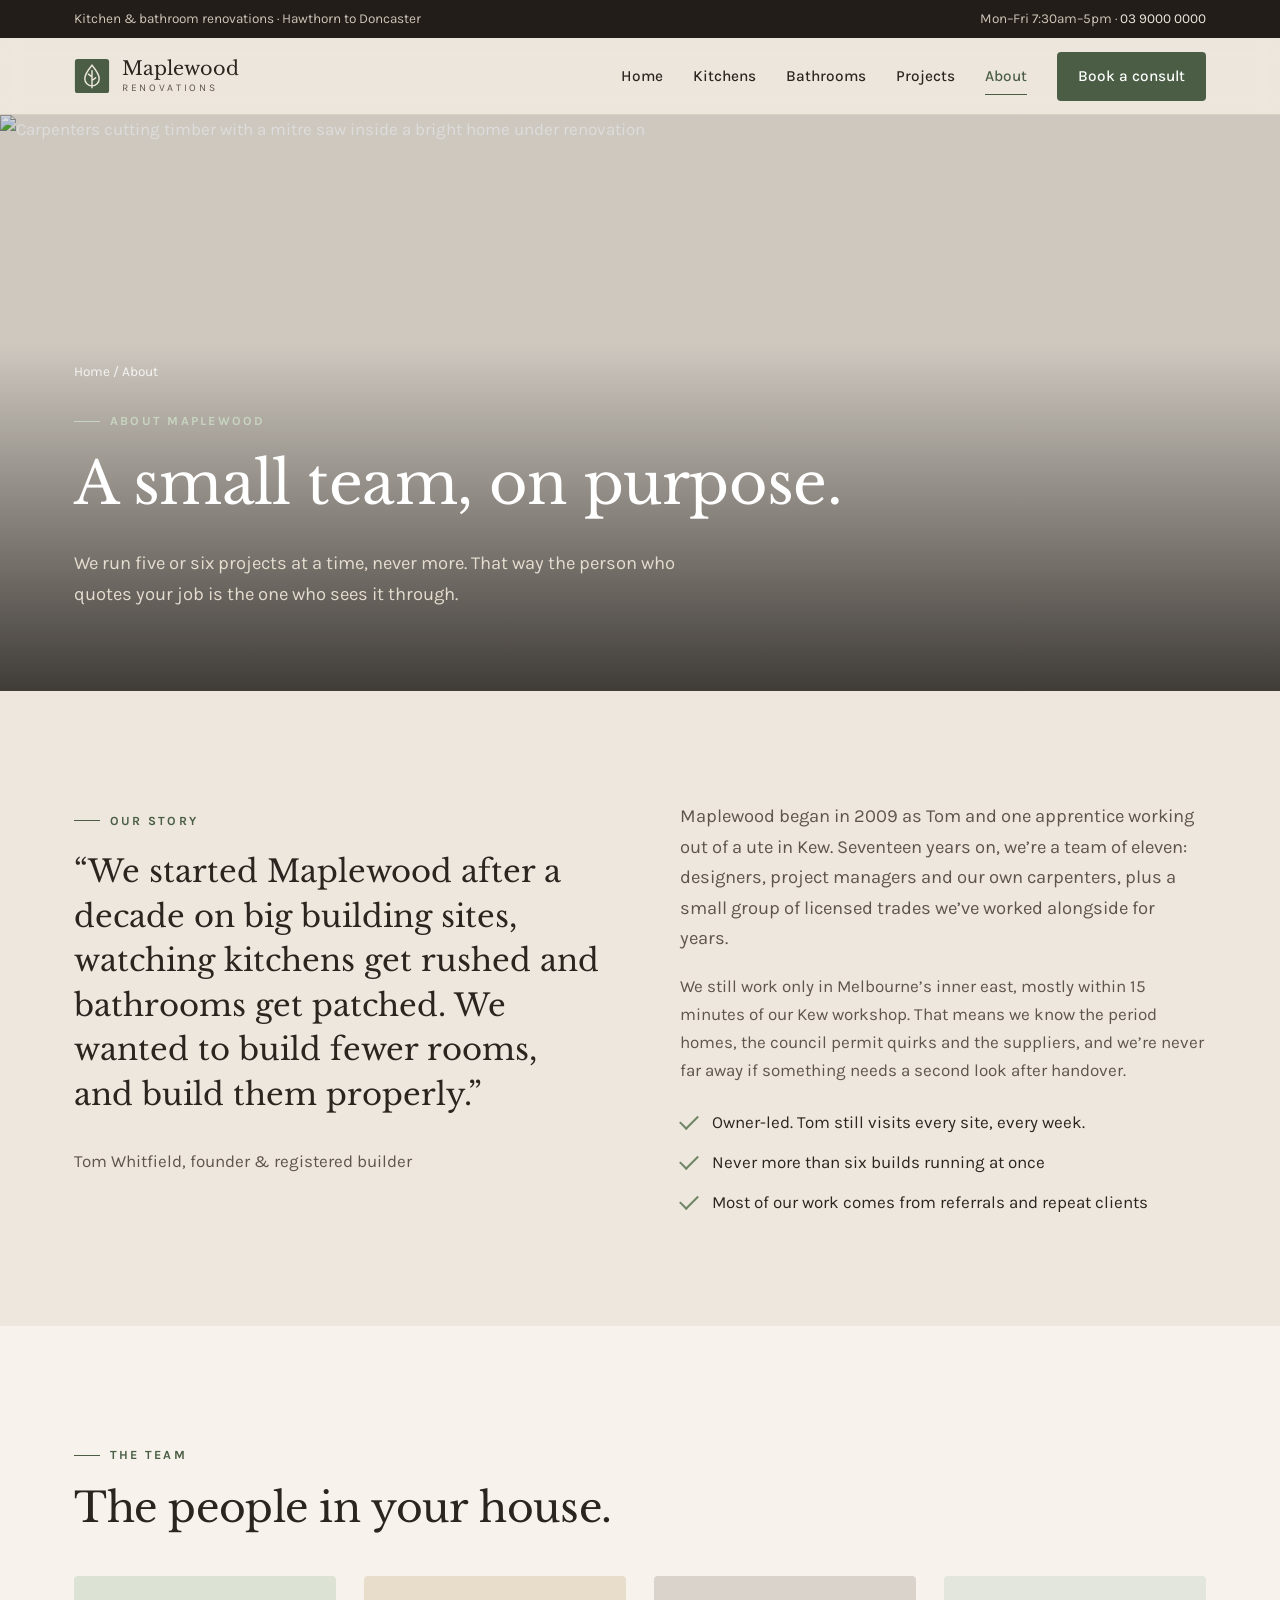
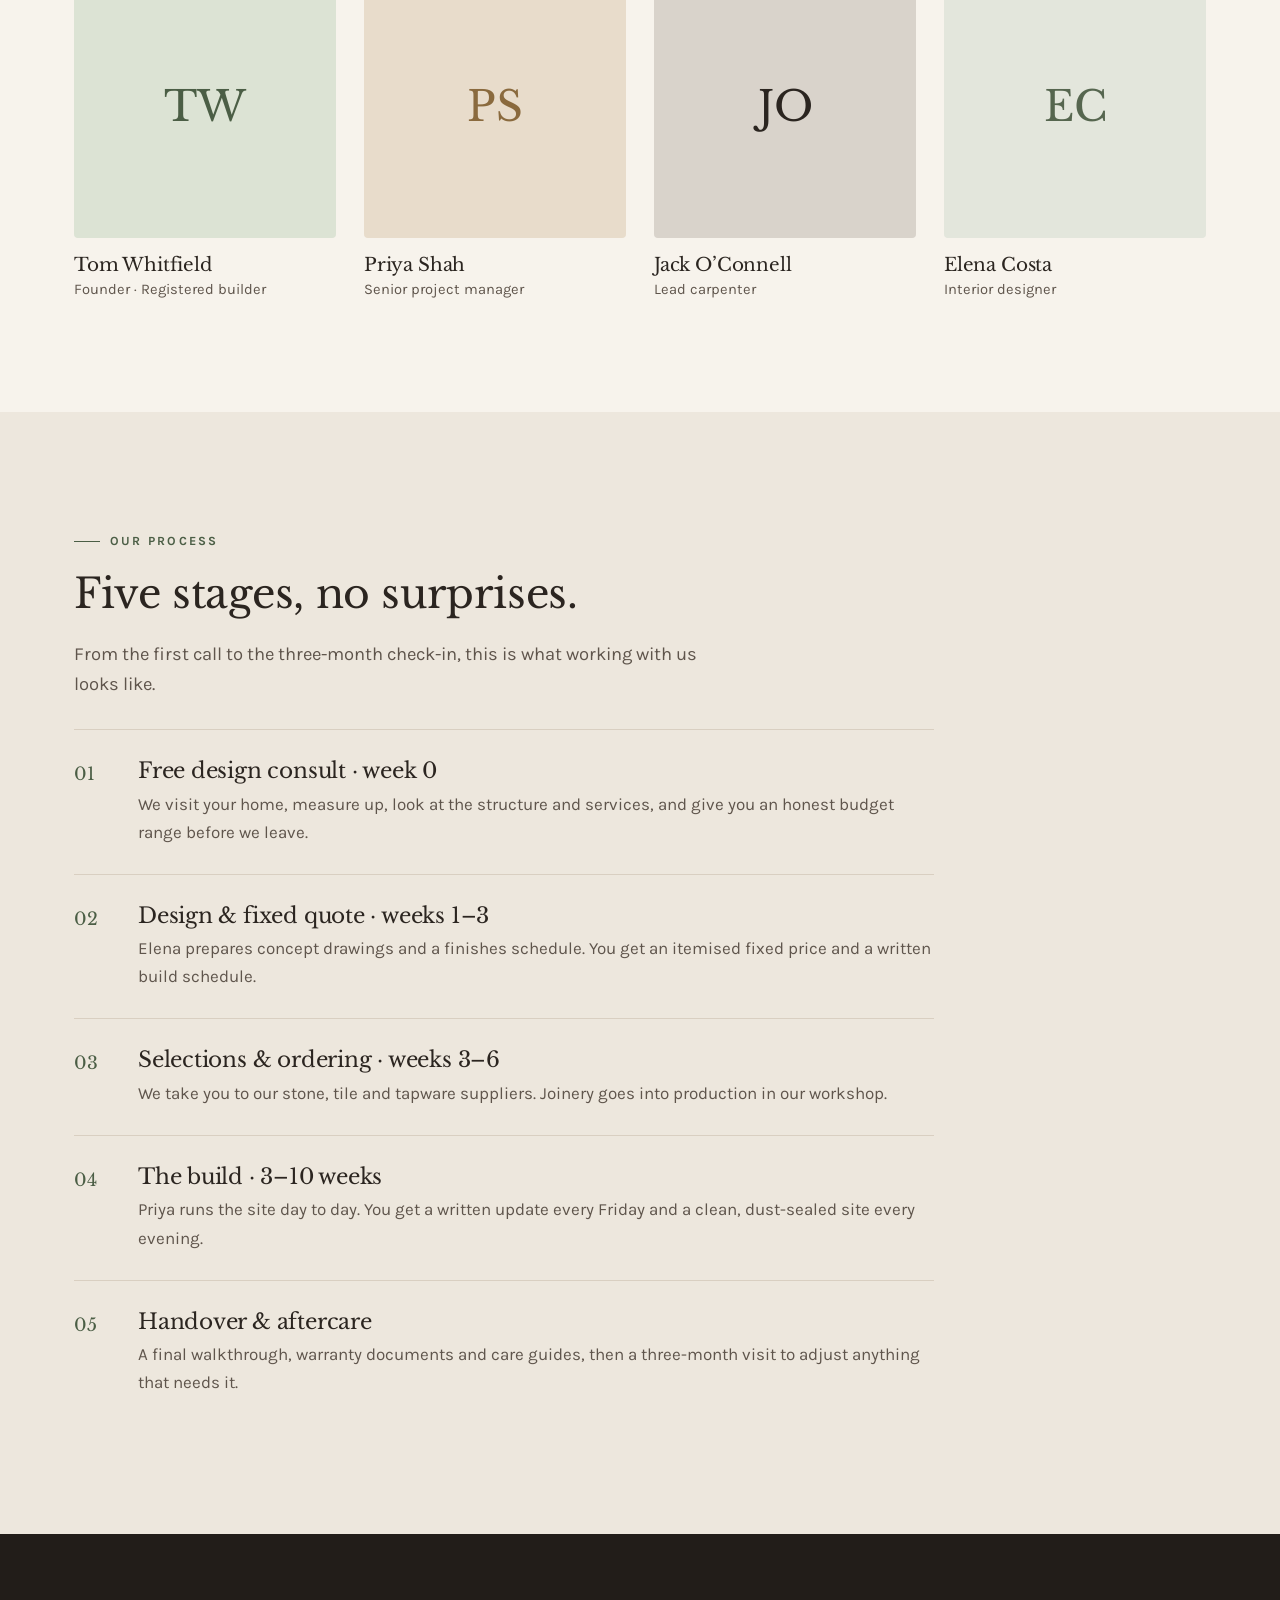
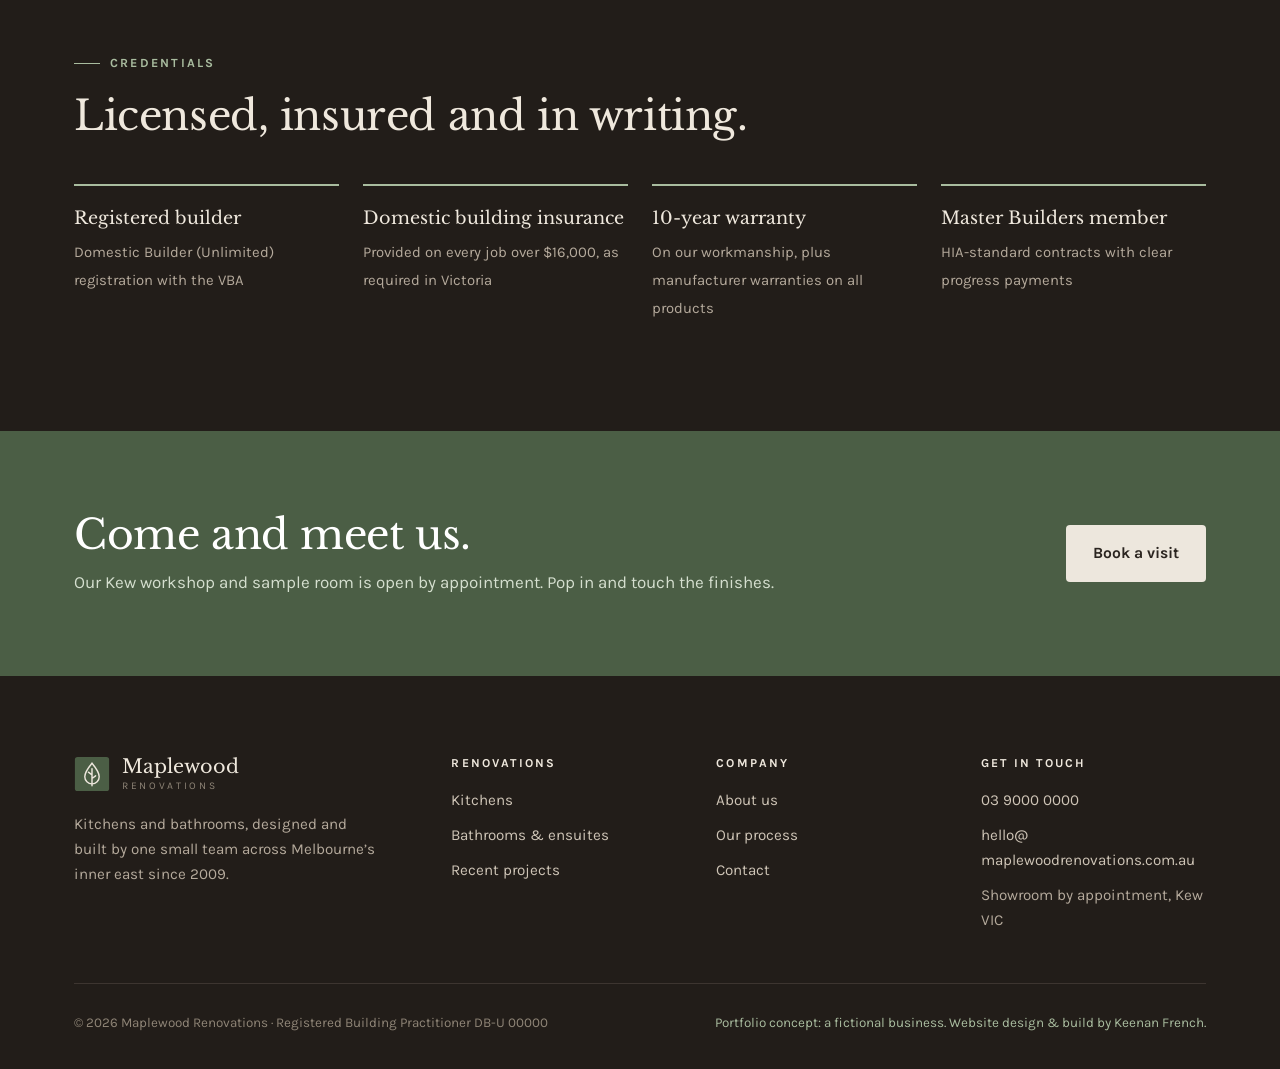
==== about.html @ 40623e30 "Maplewood Renovations portfolio site: 6 pages + Three.js material-board hero Co-Authored-By: Claude " ====
<!doctype html>
<html lang="en-AU">
<head>
<meta charset="utf-8">
<meta name="viewport" content="width=device-width, initial-scale=1">
<title>About Us | Maplewood Renovations</title>
<meta name="description" content="A small, owner-led renovation team in Melbourne’s inner east. Registered builders, in-house carpenters and one project manager from first visit to handover.">
<link rel="canonical" href="https://keenanfrench.github.io/maplewood-renovations-site/about.html">
<meta property="og:type" content="website">
<meta property="og:title" content="About Us | Maplewood Renovations">
<meta property="og:description" content="A small, owner-led renovation team in Melbourne’s inner east. Registered builders, in-house carpenters and one project manager from first visit to handover.">
<meta property="og:image" content="https://images.unsplash.com/photo-1682888818696-906287d759f5?auto=format&fit=crop&w=1200&h=630&q=75">
<meta name="theme-color" content="#4B5E45">
<link rel="icon" href="data:image/svg+xml,%3Csvg%20xmlns%3D%22http%3A%2F%2Fwww.w3.org%2F2000%2Fsvg%22%20viewBox%3D%220%200%2040%2040%22%20aria-hidden%3D%22true%22%3E%0A%20%20%3Crect%20x%3D%221%22%20y%3D%221%22%20width%3D%2238%22%20height%3D%2238%22%20rx%3D%223%22%20fill%3D%22%234B5E45%22%2F%3E%0A%20%20%3Cpath%20d%3D%22M20%208c-5%206-8%2010-8%2015a8%208%200%200%200%2016%200c0-5-3-9-8-15z%22%20fill%3D%22none%22%20stroke%3D%22%23EDE7DD%22%20stroke-width%3D%221.6%22%2F%3E%0A%20%20%3Cpath%20d%3D%22M20%2014v19M20%2021l-4-3M20%2025l4-3%22%20stroke%3D%22%23EDE7DD%22%20stroke-width%3D%221.6%22%20fill%3D%22none%22%20stroke-linecap%3D%22round%22%2F%3E%0A%3C%2Fsvg%3E">
<link rel="preconnect" href="https://fonts.googleapis.com">
<link rel="preconnect" href="https://fonts.gstatic.com" crossorigin>
<link rel="preconnect" href="https://images.unsplash.com">
<link href="https://fonts.googleapis.com/css2?family=Karla:wght@400;500;700&family=Libre+Baskerville:ital@0;1&display=swap" rel="stylesheet">
<link rel="stylesheet" href="assets/styles.css">
<script type="application/ld+json">{"@context":"https://schema.org","@type":"HomeAndConstructionBusiness","name":"Maplewood Renovations","url":"https://keenanfrench.github.io/maplewood-renovations-site/","telephone":"03 9000 0000","email":"hello@maplewoodrenovations.com.au","priceRange":"$$$","areaServed":["Hawthorn","Kew","Camberwell","Balwyn","Balwyn North","Box Hill","Doncaster","Templestowe","Surrey Hills","Canterbury","Mont Albert"],"address":{"@type":"PostalAddress","addressLocality":"Kew","addressRegion":"VIC","addressCountry":"AU"},"openingHours":"Mo-Fr 07:30-17:00","aggregateRating":{"@type":"AggregateRating","ratingValue":"4.9","reviewCount":"186"}}</script>
</head>
<body>
<div class="topbar">
  <div class="wrap">
    <span class="hide-xs">Kitchen &amp; bathroom renovations · Hawthorn to Doncaster</span>
    <span><span class="hide-sm">Mon–Fri 7:30am–5pm · </span><a href="tel:+61390000000">03 9000 0000</a></span>
  </div>
</div>
<header class="site-header">
  <div class="wrap">
    <a class="logo" href="index.html" aria-label="Maplewood Renovations home">
      <svg class="logo-mark" viewBox="0 0 40 40" aria-hidden="true">
  <rect x="1" y="1" width="38" height="38" rx="3" fill="#4B5E45"/>
  <path d="M20 8c-5 6-8 10-8 15a8 8 0 0 0 16 0c0-5-3-9-8-15z" fill="none" stroke="#EDE7DD" stroke-width="1.6"/>
  <path d="M20 14v19M20 21l-4-3M20 25l4-3" stroke="#EDE7DD" stroke-width="1.6" fill="none" stroke-linecap="round"/>
</svg>
      <span class="logo-text">Maplewood<small>Renovations</small></span>
    </a>
    <button class="menu-toggle" aria-label="Menu" aria-expanded="false" aria-controls="site-nav"><span></span><span></span><span></span></button>
    <nav class="nav" id="site-nav" aria-label="Main">
      <a href="index.html">Home</a>
      <a href="kitchens.html">Kitchens</a>
      <a href="bathrooms.html">Bathrooms</a>
      <a href="projects.html">Projects</a>
      <a href="about.html" aria-current="page">About</a>
      <a class="btn btn-primary" href="contact.html">Book a consult</a>
    </nav>
  </div>
</header>
<main>
<section class="page-hero">
  <img src="https://images.unsplash.com/photo-1505798577917-a65157d3320a?auto=format&fit=crop&w=2000&q=75" alt="Carpenters cutting timber with a mitre saw inside a bright home under renovation" width="2000" height="1300" fetchpriority="high">
  <div class="wrap">
    <div class="crumbs"><a href="index.html">Home</a> / About</div>
    <span class="eyebrow">About Maplewood</span>
    <h1>A small team, on purpose.</h1>
    <p>We run five or six projects at a time, never more. That way the person who quotes your job is the one who sees it through.</p>
  </div>
</section>

<section class="section">
  <div class="wrap two-col top">
    <div class="reveal">
      <span class="eyebrow">Our story</span>
      <p class="pull">“We started Maplewood after a decade on big building sites, watching kitchens get rushed and bathrooms get patched. We wanted to build fewer rooms, and build them properly.”</p>
      <p class="muted">Tom Whitfield, founder &amp; registered builder</p>
    </div>
    <div class="reveal">
      <p class="lede">Maplewood began in 2009 as Tom and one apprentice working out of a ute in Kew. Seventeen years on, we’re a team of eleven: designers, project managers and our own carpenters, plus a small group of licensed trades we’ve worked alongside for years.</p>
      <p class="muted">We still work only in Melbourne’s inner east, mostly within 15 minutes of our Kew workshop. That means we know the period homes, the council permit quirks and the suppliers, and we’re never far away if something needs a second look after handover.</p>
      <ul class="ticks">
        <li>Owner-led. Tom still visits every site, every week.</li>
        <li>Never more than six builds running at once</li>
        <li>Most of our work comes from referrals and repeat clients</li>
      </ul>
    </div>
  </div>
</section>

<section class="section paper">
  <div class="wrap">
    <span class="eyebrow">The team</span>
    <h2 class="reveal" style="margin-bottom:44px">The people in your house.</h2>
    <div class="team">
      <div class="member reveal"><div class="mono">TW</div><h3>Tom Whitfield</h3><p>Founder · Registered builder</p></div>
      <div class="member reveal"><div class="mono">PS</div><h3>Priya Shah</h3><p>Senior project manager</p></div>
      <div class="member reveal"><div class="mono">JO</div><h3>Jack O’Connell</h3><p>Lead carpenter</p></div>
      <div class="member reveal"><div class="mono">EC</div><h3>Elena Costa</h3><p>Interior designer</p></div>
    </div>
  </div>
</section>

<section class="section" id="process">
  <div class="wrap">
    <span class="eyebrow">Our process</span>
    <h2 class="reveal" style="max-width:24ch">Five stages, no surprises.</h2>
    <p class="lede reveal">From the first call to the three-month check-in, this is what working with us looks like.</p>
    <ol class="numbered" style="max-width:860px">
      <li class="reveal"><div><h3>Free design consult · week 0</h3><p>We visit your home, measure up, look at the structure and services, and give you an honest budget range before we leave.</p></div></li>
      <li class="reveal"><div><h3>Design &amp; fixed quote · weeks 1–3</h3><p>Elena prepares concept drawings and a finishes schedule. You get an itemised fixed price and a written build schedule.</p></div></li>
      <li class="reveal"><div><h3>Selections &amp; ordering · weeks 3–6</h3><p>We take you to our stone, tile and tapware suppliers. Joinery goes into production in our workshop.</p></div></li>
      <li class="reveal"><div><h3>The build · 3–10 weeks</h3><p>Priya runs the site day to day. You get a written update every Friday and a clean, dust-sealed site every evening.</p></div></li>
      <li class="reveal"><div><h3>Handover &amp; aftercare</h3><p>A final walkthrough, warranty documents and care guides, then a three-month visit to adjust anything that needs it.</p></div></li>
    </ol>
  </div>
</section>

<section class="section dark">
  <div class="wrap">
    <span class="eyebrow">Credentials</span>
    <h2 class="reveal" style="margin-bottom:44px">Licensed, insured and in writing.</h2>
    <div class="creds">
      <div class="cred reveal" style="border-color:#A9BC9F"><b style="color:#EFE8DD">Registered builder</b><span style="color:#B5AA9C">Domestic Builder (Unlimited) registration with the VBA</span></div>
      <div class="cred reveal" style="border-color:#A9BC9F"><b style="color:#EFE8DD">Domestic building insurance</b><span style="color:#B5AA9C">Provided on every job over $16,000, as required in Victoria</span></div>
      <div class="cred reveal" style="border-color:#A9BC9F"><b style="color:#EFE8DD">10-year warranty</b><span style="color:#B5AA9C">On our workmanship, plus manufacturer warranties on all products</span></div>
      <div class="cred reveal" style="border-color:#A9BC9F"><b style="color:#EFE8DD">Master Builders member</b><span style="color:#B5AA9C">HIA-standard contracts with clear progress payments</span></div>
    </div>
  </div>
</section>

<section class="cta-band">
  <div class="wrap">
    <div>
      <h2>Come and meet us.</h2>
      <p>Our Kew workshop and sample room is open by appointment. Pop in and touch the finishes.</p>
    </div>
    <div class="actions">
      <a class="btn btn-light" href="contact.html">Book a visit</a>
    </div>
  </div>
</section>

</main>
<footer class="site-footer">
  <div class="wrap">
    <div class="footer-grid">
      <div>
        <a class="logo" href="index.html"><svg class="logo-mark" viewBox="0 0 40 40" aria-hidden="true">
  <rect x="1" y="1" width="38" height="38" rx="3" fill="#4B5E45"/>
  <path d="M20 8c-5 6-8 10-8 15a8 8 0 0 0 16 0c0-5-3-9-8-15z" fill="none" stroke="#EDE7DD" stroke-width="1.6"/>
  <path d="M20 14v19M20 21l-4-3M20 25l4-3" stroke="#EDE7DD" stroke-width="1.6" fill="none" stroke-linecap="round"/>
</svg><span class="logo-text">Maplewood<small>Renovations</small></span></a>
        <p class="footer-blurb">Kitchens and bathrooms, designed and built by one small team across Melbourne’s inner east since 2009.</p>
      </div>
      <div>
        <h4>Renovations</h4>
        <ul>
          <li><a href="kitchens.html">Kitchens</a></li>
          <li><a href="bathrooms.html">Bathrooms &amp; ensuites</a></li>
          <li><a href="projects.html">Recent projects</a></li>
        </ul>
      </div>
      <div>
        <h4>Company</h4>
        <ul>
          <li><a href="about.html">About us</a></li>
          <li><a href="about.html#process">Our process</a></li>
          <li><a href="contact.html">Contact</a></li>
        </ul>
      </div>
      <div>
        <h4>Get in touch</h4>
        <ul>
          <li><a href="tel:+61390000000">03 9000 0000</a></li>
          <li><a href="mailto:hello@maplewoodrenovations.com.au">hello@<wbr>maplewoodrenovations.com.au</a></li>
          <li>Showroom by appointment, Kew VIC</li>
        </ul>
      </div>
    </div>
    <div class="footer-base">
      <span>© <span data-year>2026</span> Maplewood Renovations · Registered Building Practitioner DB-U 00000</span>
      <span class="concept-note">Portfolio concept: a fictional business. Website design &amp; build by Keenan French.</span>
    </div>
  </div>
</footer>
<script src="assets/main.js" defer></script>
</body>
</html>
---- assets/styles.css ----
/* Maplewood Renovations — shared styles */
:root {
  --stone: #EDE7DD;
  --paper: #F7F3EC;
  --line: #D9CFC1;
  --ink: #2B2520;
  --ink-soft: #5F554C;
  --dark: #221D19;
  --dark-2: #2E2723;
  --sage: #6E8465;
  --sage-deep: #4B5E45;
  --sage-pale: #DCE3D4;
  --brass: #B8955A;
  --serif: "Libre Baskerville", Georgia, serif;
  --sans: "Karla", system-ui, sans-serif;
  --wrap: 1180px;
  --radius: 4px;
}

*, *::before, *::after { box-sizing: border-box; }
html { scroll-behavior: smooth; -webkit-text-size-adjust: 100%; }
body {
  margin: 0;
  background: var(--stone);
  color: var(--ink);
  font-family: var(--sans);
  font-size: 17px;
  line-height: 1.65;
  -webkit-font-smoothing: antialiased;
}
img { max-width: 100%; display: block; height: auto; }
a { color: inherit; }
h1, h2, h3, h4 { font-family: var(--serif); font-weight: 400; line-height: 1.18; margin: 0 0 .5em; letter-spacing: -.01em; }
h1 { font-size: clamp(2.3rem, 4.6vw, 3.9rem); }
h2 { font-size: clamp(1.8rem, 3.2vw, 2.7rem); }
h3 { font-size: 1.35rem; }
p { margin: 0 0 1em; }
em.acc { font-style: italic; color: var(--sage-deep); }
.dark em.acc { color: #A9BC9F; }

.wrap { max-width: var(--wrap); margin: 0 auto; padding: 0 24px; }
.section { padding: 110px 0; }
.section.tight { padding: 80px 0; }
.paper { background: var(--paper); }
.dark { background: var(--dark); color: #EFE8DD; }
.dark .muted { color: #B5AA9C; }
.muted { color: var(--ink-soft); }
.eyebrow {
  display: inline-flex; align-items: center; gap: 10px;
  font-size: .78rem; letter-spacing: .18em; text-transform: uppercase; font-weight: 700;
  color: var(--sage-deep); margin-bottom: 18px;
}
.eyebrow::before { content: ""; width: 26px; height: 1px; background: currentColor; }
.dark .eyebrow { color: #A9BC9F; }
.lede { font-size: 1.15rem; color: var(--ink-soft); max-width: 58ch; }
.dark .lede { color: #C9BFB1; }

/* Buttons */
.btn {
  display: inline-flex; align-items: center; gap: 10px;
  padding: 15px 26px; border-radius: var(--radius);
  font-family: var(--sans); font-weight: 700; font-size: .98rem; text-decoration: none;
  border: 1px solid transparent; cursor: pointer; transition: background .2s, color .2s, border-color .2s, transform .2s;
}
.btn:hover { transform: translateY(-1px); }
.btn-primary { background: var(--sage-deep); color: #fff; }
.btn-primary:hover { background: #3E4F39; }
.btn-ghost { border-color: var(--ink); color: var(--ink); background: transparent; }
.btn-ghost:hover { background: var(--ink); color: var(--stone); }
.dark .btn-ghost { border-color: #EFE8DD; color: #EFE8DD; }
.dark .btn-ghost:hover { background: #EFE8DD; color: var(--dark); }
.btn-light { background: var(--stone); color: var(--ink); }
.btn-light:hover { background: #fff; }
.link-arrow { font-weight: 700; text-decoration: none; color: var(--sage-deep); border-bottom: 1px solid currentColor; padding-bottom: 2px; }
.dark .link-arrow { color: #A9BC9F; }

/* Header */
.topbar { background: var(--dark); color: #CFC5B7; font-size: .85rem; }
.topbar .wrap { display: flex; justify-content: space-between; gap: 16px; padding-top: 8px; padding-bottom: 8px; }
.topbar a { text-decoration: none; color: #EFE8DD; }
.site-header { position: sticky; top: 0; z-index: 50; background: rgba(237, 231, 221, .92); backdrop-filter: blur(10px); -webkit-backdrop-filter: blur(10px); border-bottom: 1px solid var(--line); }
.site-header .wrap { display: flex; align-items: center; justify-content: space-between; height: 76px; }
.logo { display: flex; align-items: center; gap: 12px; text-decoration: none; }
.logo-mark { width: 36px; height: 36px; }
.logo-text { font-family: var(--serif); font-size: 1.2rem; line-height: 1; }
.logo-text small { display: block; font-family: var(--sans); font-size: .64rem; letter-spacing: .26em; text-transform: uppercase; color: var(--ink-soft); margin-top: 5px; }
.nav { display: flex; align-items: center; gap: 30px; }
.nav a { text-decoration: none; font-weight: 500; font-size: .96rem; position: relative; padding: 4px 0; }
.nav a:not(.btn)::after { content: ""; position: absolute; left: 0; right: 100%; bottom: -2px; height: 1px; background: var(--sage-deep); transition: right .25s; }
.nav a:not(.btn):hover::after, .nav a[aria-current="page"]::after { right: 0; }
.nav a[aria-current="page"] { color: var(--sage-deep); }
.nav .btn { padding: 11px 20px; }
.menu-toggle { display: none; background: none; border: 0; padding: 8px; cursor: pointer; }
.menu-toggle span { display: block; width: 24px; height: 2px; background: var(--ink); margin: 5px 0; transition: transform .25s, opacity .25s; }

/* Home hero */
.hero-home { position: relative; overflow: hidden; padding: 70px 0 40px; }
.hero-home .wrap { display: grid; grid-template-columns: 1.02fr 1fr; gap: 40px; align-items: center; }
.hero-home h1 { margin-bottom: 22px; }
.hero-actions { display: flex; flex-wrap: wrap; gap: 14px; margin: 30px 0 34px; }
.hero-proof { display: flex; flex-wrap: wrap; gap: 26px; font-size: .92rem; color: var(--ink-soft); }
.hero-proof strong { color: var(--ink); font-family: var(--serif); font-size: 1.25rem; font-weight: 400; display: block; }
.board { position: relative; aspect-ratio: 1 / 1; max-height: 620px; width: 100%; }
.board canvas { position: absolute; inset: 0; width: 100% !important; height: 100% !important; display: block; touch-action: pan-y; }
.board-bg { position: absolute; inset: 6% 4% 10%; border-radius: 50%; background: radial-gradient(closest-side, rgba(247,243,236,.75) 0%, rgba(247,243,236,0) 100%); }
.board-fallback { position: absolute; inset: 8%; object-fit: cover; width: 84%; height: 84%; border-radius: var(--radius); display: none; }
.board.no-webgl .board-fallback { display: block; }
.board-caption { position: absolute; left: 0; right: 0; bottom: 0; text-align: center; font-size: .9rem; color: var(--ink-soft); min-height: 1.6em; }
.board-caption b { font-family: var(--serif); font-weight: 400; color: var(--ink); }
.swatches { display: flex; flex-wrap: wrap; justify-content: center; gap: 8px; margin-top: 12px; }
.swatch { display: inline-flex; align-items: center; gap: 8px; padding: 8px 14px 8px 8px; border: 1px solid var(--line); border-radius: 40px; background: var(--paper); font: 500 .86rem var(--sans); color: var(--ink); cursor: pointer; transition: border-color .2s, background .2s; }
.swatch i { width: 18px; height: 18px; border-radius: 50%; display: block; box-shadow: inset 0 0 0 1px rgba(0,0,0,.08); }
.swatch:hover, .swatch[aria-pressed="true"] { border-color: var(--sage-deep); background: #fff; }
.swatch:focus-visible, .btn:focus-visible, .nav a:focus-visible { outline: 2px solid var(--sage-deep); outline-offset: 3px; }

/* Stats strip */
.stats { border-top: 1px solid var(--line); border-bottom: 1px solid var(--line); }
.stats .wrap { display: grid; grid-template-columns: repeat(4, 1fr); }
.stat { padding: 34px 24px; border-left: 1px solid var(--line); }
.stat:first-child { border-left: 0; padding-left: 0; }
.stat b { display: block; font-family: var(--serif); font-weight: 400; font-size: 2.2rem; line-height: 1.1; }
.stat span { font-size: .9rem; color: var(--ink-soft); }

/* Service split cards */
.split-head { display: flex; justify-content: space-between; align-items: end; gap: 40px; margin-bottom: 54px; }
.split-head .lede { margin: 0; }
.svc-pair { display: grid; grid-template-columns: 1fr 1fr; gap: 28px; }
.svc-card { position: relative; display: block; text-decoration: none; color: #fff; border-radius: var(--radius); overflow: hidden; aspect-ratio: 4 / 5; }
.svc-card img { position: absolute; inset: 0; width: 100%; height: 100%; object-fit: cover; transition: transform .8s cubic-bezier(.2,.7,.2,1); }
.svc-card:hover img { transform: scale(1.04); }
.svc-card::after { content: ""; position: absolute; inset: 0; background: linear-gradient(to top, rgba(26, 22, 19, .86) 0%, rgba(26, 22, 19, .1) 55%); }
.svc-card .svc-body { position: absolute; left: 0; right: 0; bottom: 0; padding: 34px; z-index: 1; }
.svc-card h3 { font-size: 2rem; margin-bottom: 8px; }
.svc-card p { color: #E4DCCF; max-width: 40ch; margin-bottom: 16px; }
.svc-card .from { font-size: .85rem; letter-spacing: .14em; text-transform: uppercase; color: #C7D4BF; }

/* Why / numbered list */
.why { display: grid; grid-template-columns: .9fr 1.1fr; gap: 80px; align-items: start; }
.why-img { position: sticky; top: 110px; }
.why-img img { border-radius: var(--radius); aspect-ratio: 4 / 5; object-fit: cover; width: 100%; }
.numbered { list-style: none; margin: 30px 0 0; padding: 0; counter-reset: n; }
.numbered li { counter-increment: n; display: grid; grid-template-columns: 64px 1fr; padding: 28px 0; border-top: 1px solid var(--line); }
.numbered li::before { content: counter(n, decimal-leading-zero); font-family: var(--serif); font-size: 1.1rem; color: var(--sage-deep); padding-top: 2px; }
.numbered h3 { margin-bottom: 6px; }
.numbered p { margin: 0; color: var(--ink-soft); }
.dark .numbered li { border-color: #3D3530; }
.dark .numbered p { color: #B5AA9C; }
.dark .numbered li::before { color: #A9BC9F; }

/* Project cards */
.proj-grid { display: grid; grid-template-columns: repeat(3, 1fr); gap: 28px; }
.proj { text-decoration: none; display: block; }
.proj figure { margin: 0 0 16px; overflow: hidden; border-radius: var(--radius); aspect-ratio: 4 / 3; background: var(--line); }
.proj img { width: 100%; height: 100%; object-fit: cover; transition: transform .8s cubic-bezier(.2,.7,.2,1); }
.proj:hover img { transform: scale(1.04); }
.proj .meta { font-size: .78rem; letter-spacing: .14em; text-transform: uppercase; color: var(--sage-deep); font-weight: 700; }
.proj h3 { margin: 6px 0 4px; font-size: 1.25rem; }
.proj p { color: var(--ink-soft); font-size: .95rem; margin: 0; }
.proj.wide { grid-column: span 2; }
.proj.wide figure { aspect-ratio: 16 / 9.2; }
.proj.hidden { display: none; }
.filters { display: flex; gap: 10px; flex-wrap: wrap; margin-bottom: 40px; }
.filter { padding: 10px 18px; border: 1px solid var(--line); border-radius: 40px; background: transparent; font: 500 .92rem var(--sans); color: var(--ink); cursor: pointer; }
.filter[aria-pressed="true"] { background: var(--ink); color: var(--stone); border-color: var(--ink); }

/* Process steps (horizontal) */
.steps { display: grid; grid-template-columns: repeat(4, 1fr); gap: 0; margin-top: 50px; counter-reset: s; }
.step { padding: 0 28px 0 0; position: relative; counter-increment: s; }
.step::before { content: "Step " counter(s); display: block; font-size: .76rem; letter-spacing: .16em; text-transform: uppercase; font-weight: 700; color: #A9BC9F; margin-bottom: 18px; padding-bottom: 18px; border-bottom: 1px solid #3D3530; }
.step h3 { font-size: 1.25rem; }
.step p { color: #B5AA9C; font-size: .96rem; margin: 0; }
.steps.light .step::before { color: var(--sage-deep); border-color: var(--line); }
.steps.light .step p { color: var(--ink-soft); }

/* Testimonials */
.quotes { display: grid; grid-template-columns: 1.3fr 1fr 1fr; gap: 28px; }
.quote { margin: 0; background: var(--paper); border: 1px solid var(--line); padding: 34px; border-radius: var(--radius); display: flex; flex-direction: column; }
.quote blockquote { margin: 0 0 24px; font-family: var(--serif); font-size: 1.05rem; line-height: 1.6; flex: 1; }
.quote:first-child { background: var(--sage-deep); color: #fff; border-color: var(--sage-deep); }
.quote:first-child blockquote { font-size: 1.35rem; }
.quote cite { font-style: normal; font-weight: 700; font-size: .95rem; }
.quote cite span { display: block; font-weight: 400; color: var(--ink-soft); font-size: .88rem; }
.quote:first-child cite span { color: #D5DFCF; }
.stars { color: var(--brass); letter-spacing: 3px; margin-bottom: 16px; font-size: .9rem; }
.quote:first-child .stars { color: #E8D3A6; }

/* CTA band */
.cta-band { background: var(--sage-deep); color: #fff; }
.cta-band .wrap { display: flex; align-items: center; justify-content: space-between; gap: 40px; padding-top: 80px; padding-bottom: 80px; }
.cta-band h2 { margin: 0 0 8px; max-width: 20ch; }
.cta-band p { margin: 0; color: #D5DFCF; }
.cta-band .actions { display: flex; flex-wrap: wrap; gap: 14px; flex-shrink: 0; }
.cta-band .btn-ghost { border-color: #fff; color: #fff; }
.cta-band .btn-ghost:hover { background: #fff; color: var(--sage-deep); }

/* Page hero (inner pages) */
.page-hero { position: relative; min-height: 64vh; display: flex; align-items: flex-end; color: #fff; overflow: hidden; }
.page-hero img { position: absolute; inset: 0; width: 100%; height: 100%; object-fit: cover; }
.page-hero::after { content: ""; position: absolute; inset: 0; background: linear-gradient(to top, rgba(26, 22, 19, .82) 0%, rgba(26, 22, 19, .15) 60%); }
.page-hero .wrap { position: relative; z-index: 1; padding-bottom: 64px; width: 100%; }
.page-hero .eyebrow { color: #C7D4BF; }
.page-hero p { color: #E4DCCF; font-size: 1.15rem; max-width: 56ch; }
.page-hero.plain { min-height: 0; color: var(--ink); padding: 90px 0 30px; }
.page-hero.plain::after { display: none; }
.page-hero.plain .eyebrow { color: var(--sage-deep); }
.page-hero.plain p { color: var(--ink-soft); }
.crumbs { font-size: .85rem; margin-bottom: 18px; opacity: .85; }
.crumbs a { text-decoration: none; }

/* Two column content */
.two-col { display: grid; grid-template-columns: 1fr 1fr; gap: 80px; align-items: center; }
.two-col.top { align-items: start; }
.two-col img { border-radius: var(--radius); width: 100%; aspect-ratio: 5 / 4; object-fit: cover; }
.ticks { list-style: none; padding: 0; margin: 24px 0 0; display: grid; gap: 12px; }
.ticks li { padding-left: 32px; position: relative; }
.ticks li::before { content: ""; position: absolute; left: 0; top: 7px; width: 18px; height: 10px; border-left: 2px solid var(--sage); border-bottom: 2px solid var(--sage); transform: rotate(-45deg); }

/* Style tiles */
.styles-grid { display: grid; grid-template-columns: repeat(4, 1fr); gap: 1px; background: var(--line); border: 1px solid var(--line); }
.style-tile { background: var(--paper); padding: 34px 28px; }
.style-tile .chip { display: flex; gap: 6px; margin-bottom: 22px; }
.style-tile .chip i { width: 26px; height: 26px; border-radius: 50%; box-shadow: inset 0 0 0 1px rgba(0,0,0,.08); }
.style-tile p { color: var(--ink-soft); font-size: .95rem; margin: 0; }

/* Gallery mosaic */
.mosaic { display: grid; grid-template-columns: repeat(6, 1fr); grid-auto-rows: 200px; gap: 14px; }
.mosaic figure { margin: 0; overflow: hidden; border-radius: var(--radius); }
.mosaic img { width: 100%; height: 100%; object-fit: cover; }
.mosaic .a { grid-column: span 4; grid-row: span 2; }
.mosaic .b { grid-column: span 2; grid-row: span 2; }
.mosaic .c { grid-column: span 2; grid-row: span 2; }
.mosaic .d { grid-column: span 2; grid-row: span 2; }
.mosaic .e { grid-column: span 2; grid-row: span 2; }

/* Pricing guide */
.price-table { width: 100%; border-collapse: collapse; margin-top: 30px; }
.price-table th, .price-table td { text-align: left; padding: 22px 16px 22px 0; border-top: 1px solid var(--line); vertical-align: top; }
.price-table th { font-family: var(--serif); font-weight: 400; font-size: 1.2rem; width: 30%; }
.price-table td.amt { font-family: var(--serif); font-size: 1.2rem; white-space: nowrap; color: var(--sage-deep); }
.price-table td { color: var(--ink-soft); }
.fine { font-size: .86rem; color: var(--ink-soft); margin-top: 18px; }

/* FAQ */
.faq { max-width: 820px; }
.faq details { border-top: 1px solid var(--line); }
.faq details:last-child { border-bottom: 1px solid var(--line); }
.faq summary { list-style: none; cursor: pointer; padding: 24px 40px 24px 0; font-family: var(--serif); font-size: 1.15rem; position: relative; }
.faq summary::-webkit-details-marker { display: none; }
.faq summary::after { content: "+"; position: absolute; right: 4px; top: 18px; font-family: var(--sans); font-size: 1.6rem; color: var(--sage-deep); transition: transform .25s; }
.faq details[open] summary::after { transform: rotate(45deg); }
.faq details p { color: var(--ink-soft); padding-bottom: 20px; margin: 0; max-width: 68ch; }

/* About: team + credentials */
.team { display: grid; grid-template-columns: repeat(4, 1fr); gap: 28px; }
.member .mono { aspect-ratio: 1; border-radius: var(--radius); background: var(--sage-pale); display: grid; place-items: center; font-family: var(--serif); font-size: 2.6rem; color: var(--sage-deep); margin-bottom: 16px; }
.member:nth-child(2) .mono { background: #E8DCCB; color: #8A6A3E; }
.member:nth-child(3) .mono { background: #D9D3CB; color: var(--ink); }
.member:nth-child(4) .mono { background: #E3E6DC; color: #56664F; }
.member h3 { font-size: 1.15rem; margin-bottom: 2px; }
.member p { font-size: .92rem; color: var(--ink-soft); margin: 0; }
.creds { display: grid; grid-template-columns: repeat(4, 1fr); gap: 24px; }
.cred { border-top: 2px solid var(--sage); padding-top: 18px; }
.cred b { display: block; font-family: var(--serif); font-weight: 400; font-size: 1.1rem; margin-bottom: 4px; }
.cred span { color: var(--ink-soft); font-size: .93rem; }
.pull { font-family: var(--serif); font-size: clamp(1.4rem, 2.4vw, 2rem); line-height: 1.45; max-width: 30ch; }

/* Contact */
.contact-grid { display: grid; grid-template-columns: 1.25fr .75fr; gap: 70px; align-items: start; }
.form { display: grid; grid-template-columns: 1fr 1fr; gap: 18px; background: var(--paper); border: 1px solid var(--line); padding: 40px; border-radius: var(--radius); }
.form .full { grid-column: 1 / -1; }
.form label { display: block; font-size: .85rem; font-weight: 700; margin-bottom: 7px; }
.form input, .form select, .form textarea { width: 100%; font: 400 1rem var(--sans); color: var(--ink); background: #fff; border: 1px solid var(--line); border-radius: var(--radius); padding: 13px 14px; }
.form input:focus, .form select:focus, .form textarea:focus { outline: 2px solid var(--sage); outline-offset: 0; border-color: var(--sage); }
.form textarea { min-height: 140px; resize: vertical; }
.radio-row { display: flex; flex-wrap: wrap; gap: 10px; }
.radio-row label { display: inline-flex; align-items: center; gap: 8px; border: 1px solid var(--line); background: #fff; border-radius: 40px; padding: 9px 16px; font-weight: 500; margin: 0; cursor: pointer; }
.radio-row input { width: auto; accent-color: var(--sage-deep); }
.form-note { grid-column: 1 / -1; font-size: .85rem; color: var(--ink-soft); margin: 0; }
.form-status { grid-column: 1 / -1; display: none; background: var(--sage-pale); border-left: 3px solid var(--sage-deep); padding: 14px 16px; margin: 0; }
.form-status.show { display: block; }
.info-block { padding: 26px 0; border-top: 1px solid var(--line); }
.info-block:first-child { border-top: 0; padding-top: 0; }
.info-block h3 { font-size: 1.1rem; margin-bottom: 8px; }
.info-block p, .info-block li { color: var(--ink-soft); margin: 0; }
.info-block a { font-weight: 700; color: var(--ink); text-decoration: none; }
.suburbs { list-style: none; padding: 0; margin: 0; display: flex; flex-wrap: wrap; gap: 8px; }
.suburbs li { font-size: .88rem; border: 1px solid var(--line); border-radius: 40px; padding: 5px 12px; }
.dark .suburbs li { border-color: #3D3530; color: #CFC5B7; }

/* Footer */
.site-footer { background: var(--dark); color: #B5AA9C; padding: 80px 0 34px; font-size: .95rem; }
.footer-grid { display: grid; grid-template-columns: 1.5fr 1fr 1fr 1fr; gap: 40px; padding-bottom: 50px; border-bottom: 1px solid #3D3530; }
.site-footer h4 { font-family: var(--sans); font-size: .76rem; letter-spacing: .18em; text-transform: uppercase; color: #EFE8DD; font-weight: 700; margin-bottom: 18px; }
.site-footer ul { list-style: none; padding: 0; margin: 0; display: grid; gap: 10px; }
.site-footer a { text-decoration: none; color: #CFC5B7; }
.site-footer a:hover { color: #fff; }
.site-footer .logo-text { color: #EFE8DD; }
.site-footer .logo-text small { color: #8F8577; }
.footer-blurb { margin-top: 20px; max-width: 34ch; }
.footer-base { display: flex; justify-content: space-between; flex-wrap: wrap; gap: 14px; padding-top: 28px; font-size: .84rem; color: #8F8577; }
.concept-note { color: #A9BC9F; }

/* Reveal */
.reveal { opacity: 0; transform: translateY(22px); transition: opacity .9s cubic-bezier(.2,.7,.2,1), transform .9s cubic-bezier(.2,.7,.2,1); }
.reveal.in { opacity: 1; transform: none; }
@media (prefers-reduced-motion: reduce) {
  html { scroll-behavior: auto; }
  .reveal { opacity: 1; transform: none; transition: none; }
  .svc-card img, .proj img { transition: none; }
}

/* Responsive */
@media (max-width: 1020px) {
  .hero-home .wrap { grid-template-columns: 1fr; }
  .board { max-width: 560px; margin: 0 auto; }
  .why, .two-col, .contact-grid { grid-template-columns: 1fr; gap: 50px; }
  .why-img { position: static; }
  .why-img img { aspect-ratio: 16 / 10; }
  .steps { grid-template-columns: 1fr 1fr; gap: 40px 0; }
  .quotes { grid-template-columns: 1fr; }
  .styles-grid, .team, .creds { grid-template-columns: 1fr 1fr; }
  .footer-grid { grid-template-columns: 1fr 1fr; }
  .cta-band .wrap { flex-direction: column; align-items: flex-start; }
}
@media (max-width: 860px) {
  .menu-toggle { display: block; }
  .nav { position: fixed; inset: 76px 0 auto 0; flex-direction: column; align-items: stretch; gap: 0; background: var(--stone); border-bottom: 1px solid var(--line); padding: 10px 24px 24px; transform: translateY(-8px); opacity: 0; visibility: hidden; transition: opacity .25s, transform .25s, visibility .25s; }
  .nav a { padding: 14px 0; border-bottom: 1px solid var(--line); }
  .nav a::after { display: none; }
  .nav .btn { margin-top: 16px; justify-content: center; border-bottom: 0; }
  body.menu-open .nav { opacity: 1; transform: none; visibility: visible; }
  body.menu-open .menu-toggle span:nth-child(1) { transform: translateY(7px) rotate(45deg); }
  body.menu-open .menu-toggle span:nth-child(2) { opacity: 0; }
  body.menu-open .menu-toggle span:nth-child(3) { transform: translateY(-7px) rotate(-45deg); }
  .topbar .hide-sm { display: none; }
  .section { padding: 80px 0; }
  .stats .wrap { grid-template-columns: 1fr 1fr; }
  .stat { padding: 24px 0 24px 18px; }
  .stat:nth-child(odd) { border-left: 0; padding-left: 0; }
  .stat:nth-child(n+3) { border-top: 1px solid var(--line); }
  .split-head { flex-direction: column; align-items: start; gap: 18px; }
  .svc-pair, .proj-grid { grid-template-columns: 1fr; }
  .proj.wide { grid-column: auto; }
  .proj.wide figure { aspect-ratio: 4 / 3; }
  .svc-card { aspect-ratio: 4 / 4.4; }
  .mosaic { grid-template-columns: 1fr 1fr; grid-auto-rows: 160px; }
  .mosaic .a { grid-column: span 2; }
  .mosaic .b, .mosaic .c, .mosaic .d, .mosaic .e { grid-column: span 1; }
  .form { grid-template-columns: 1fr; padding: 26px; }
  .price-table th { width: auto; }
}
@media (max-width: 560px) {
  body { font-size: 16px; }
  .wrap { padding: 0 16px; }
  .hero-home { padding-top: 44px; }
  .steps, .styles-grid, .team, .creds, .footer-grid { grid-template-columns: 1fr; }
  .team { grid-template-columns: 1fr 1fr; }
  .price-table, .price-table tbody, .price-table tr, .price-table th, .price-table td { display: block; width: 100%; }
  .price-table th { padding-bottom: 4px; }
  .price-table td { border-top: 0; padding: 4px 0; }
  .price-table td:last-child { padding-bottom: 22px; }
  .page-hero { min-height: 56vh; }
  .svc-card .svc-body { padding: 24px; }
}
@media (max-width: 640px) {
  .topbar .hide-xs { display: none; }
  .topbar .wrap { justify-content: flex-end; }
}
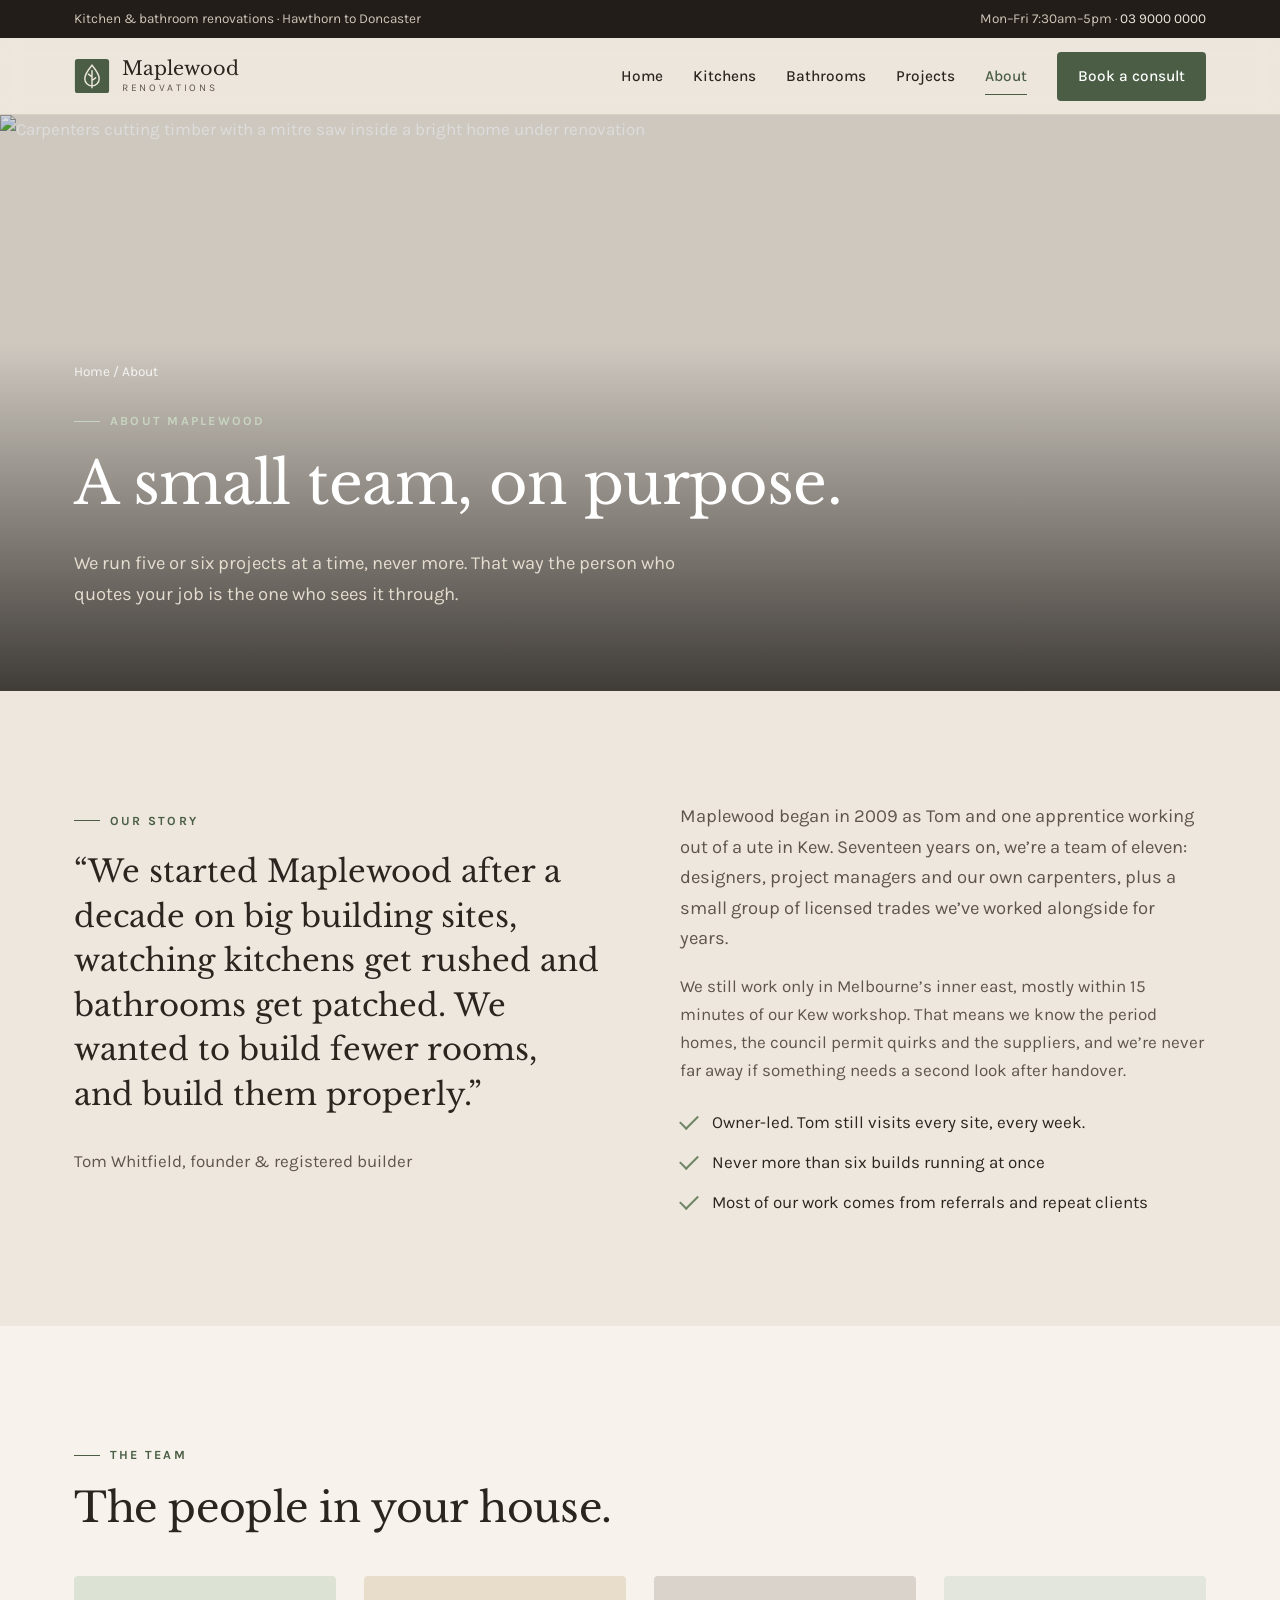
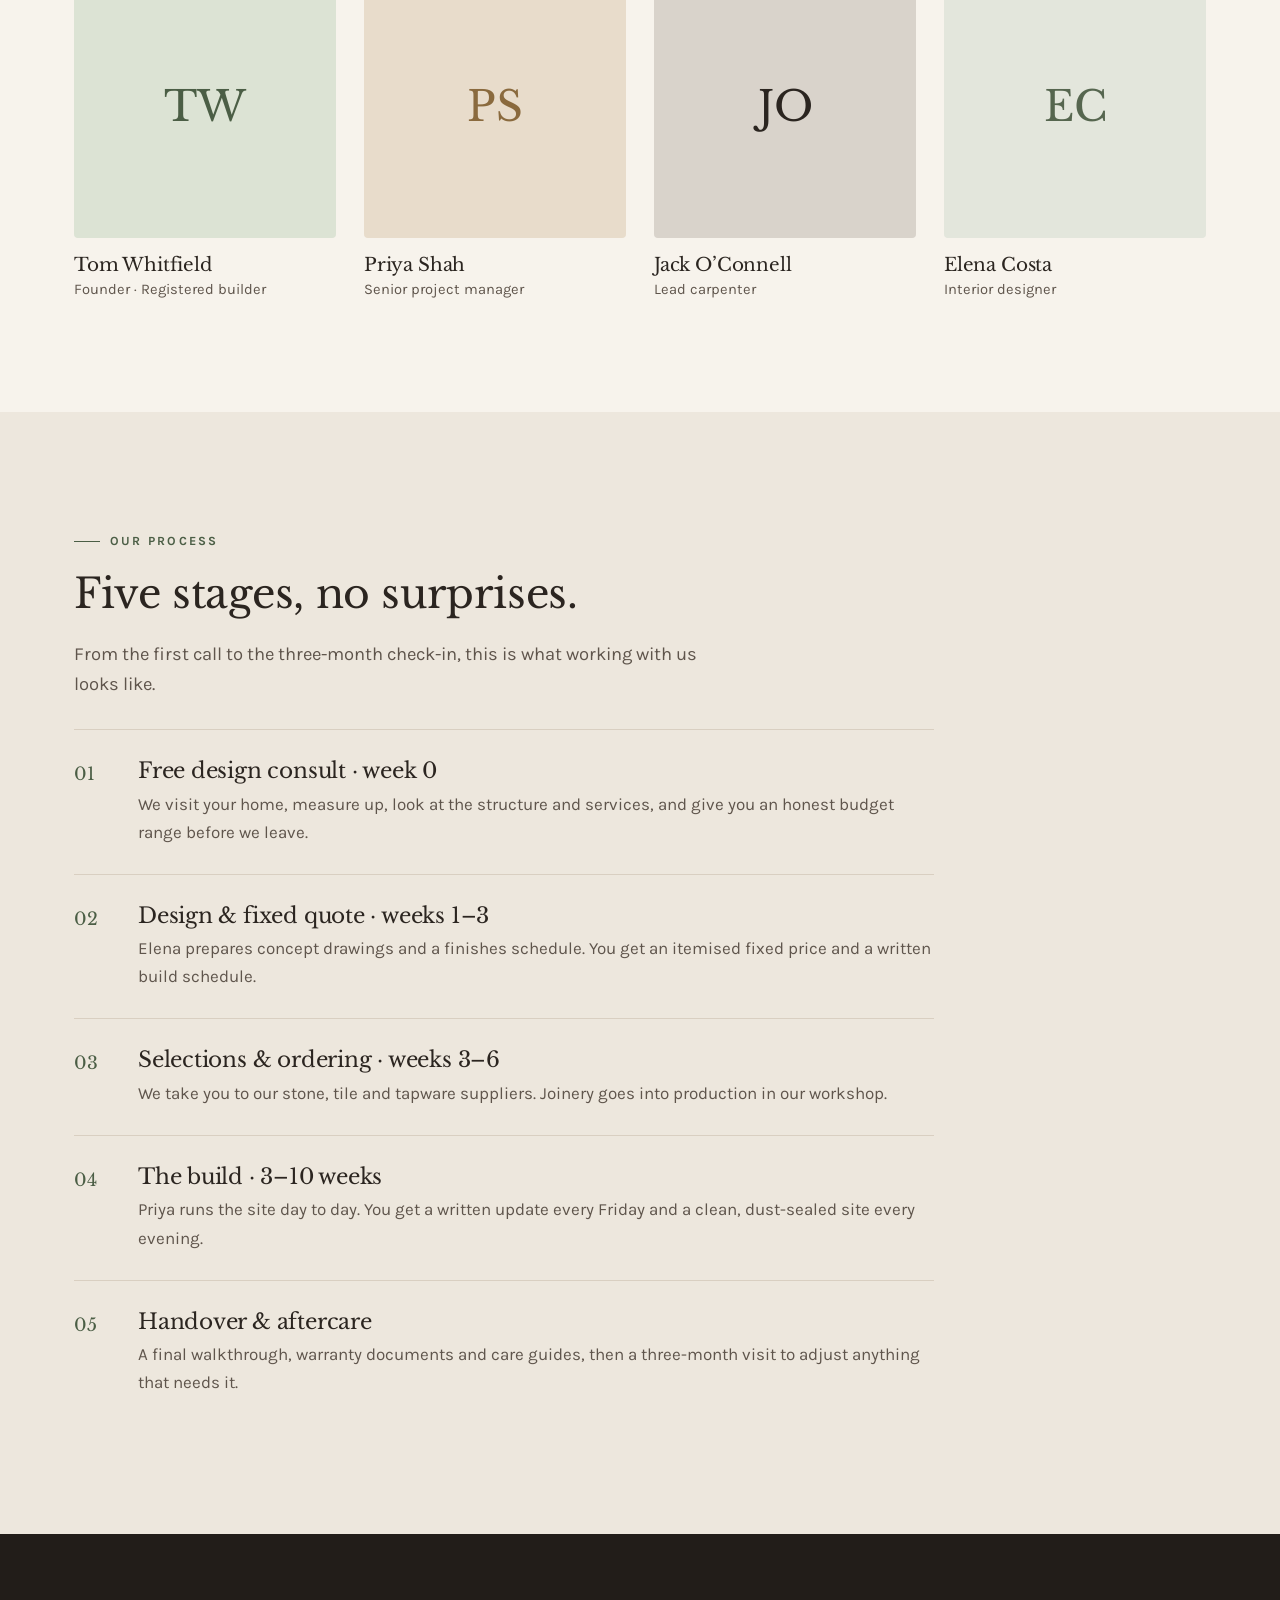
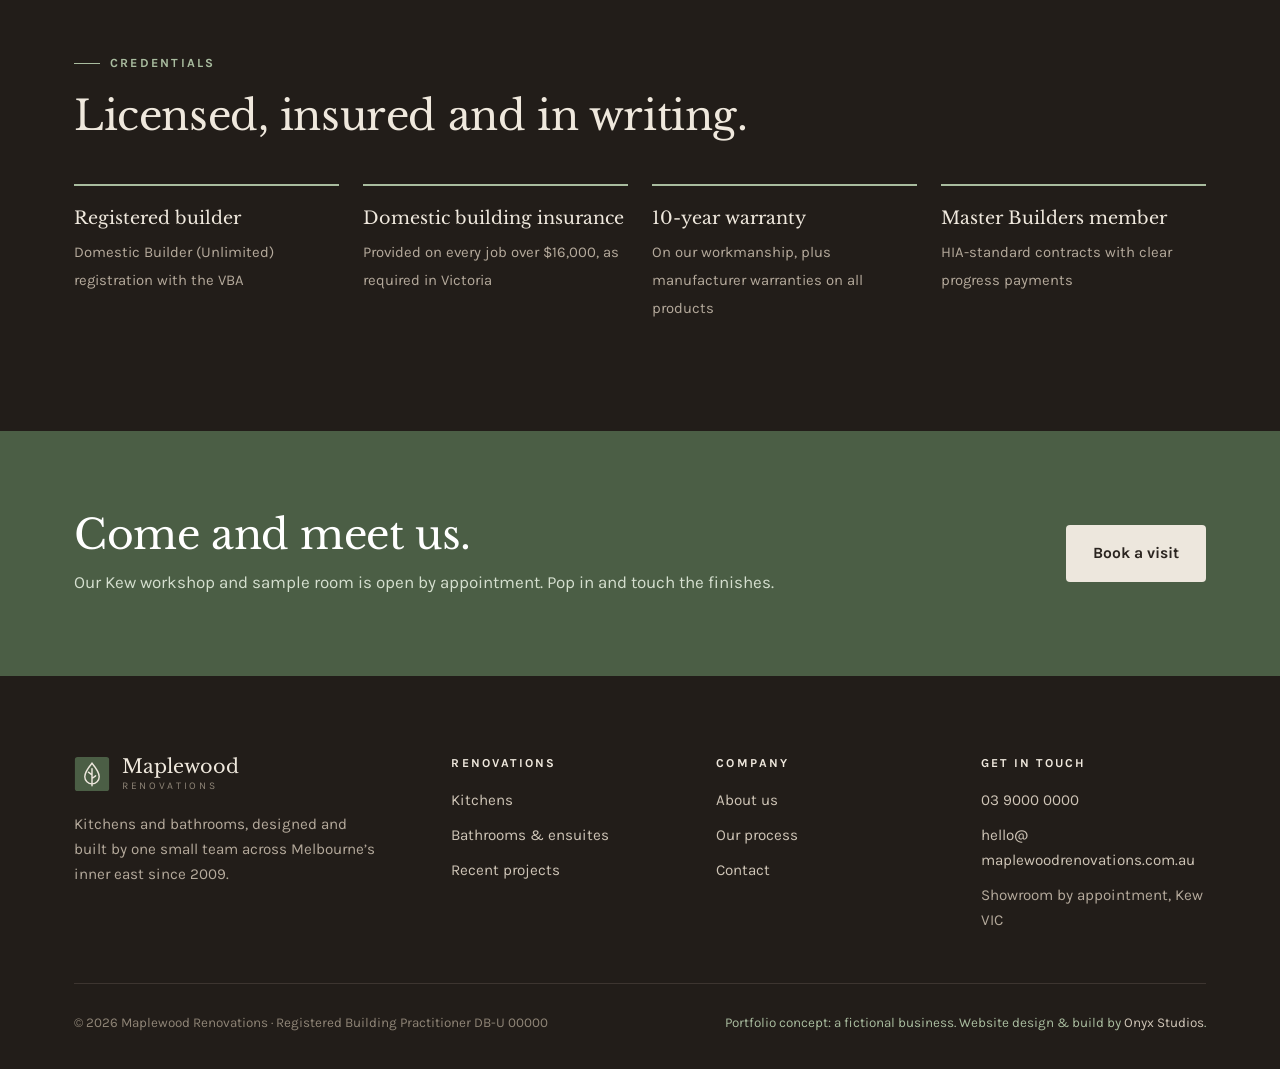
==== commit 8186c79c: "Rebrand to Onyx Studios Co-Authored-By: Claude Opus 5.5 <noreply@anthropic.com>" ====
--- a/about.html
+++ b/about.html
@@ -169,7 +169,7 @@
     </div>
     <div class="footer-base">
       <span>© <span data-year>2026</span> Maplewood Renovations · Registered Building Practitioner DB-U 00000</span>
-      <span class="concept-note">Portfolio concept: a fictional business. Website design &amp; build by Keenan French.</span>
+      <span class="concept-note">Portfolio concept: a fictional business. Website design &amp; build by <a href="https://keenanfrench.github.io/onyx-studios/">Onyx Studios</a>.</span>
     </div>
   </div>
 </footer>
